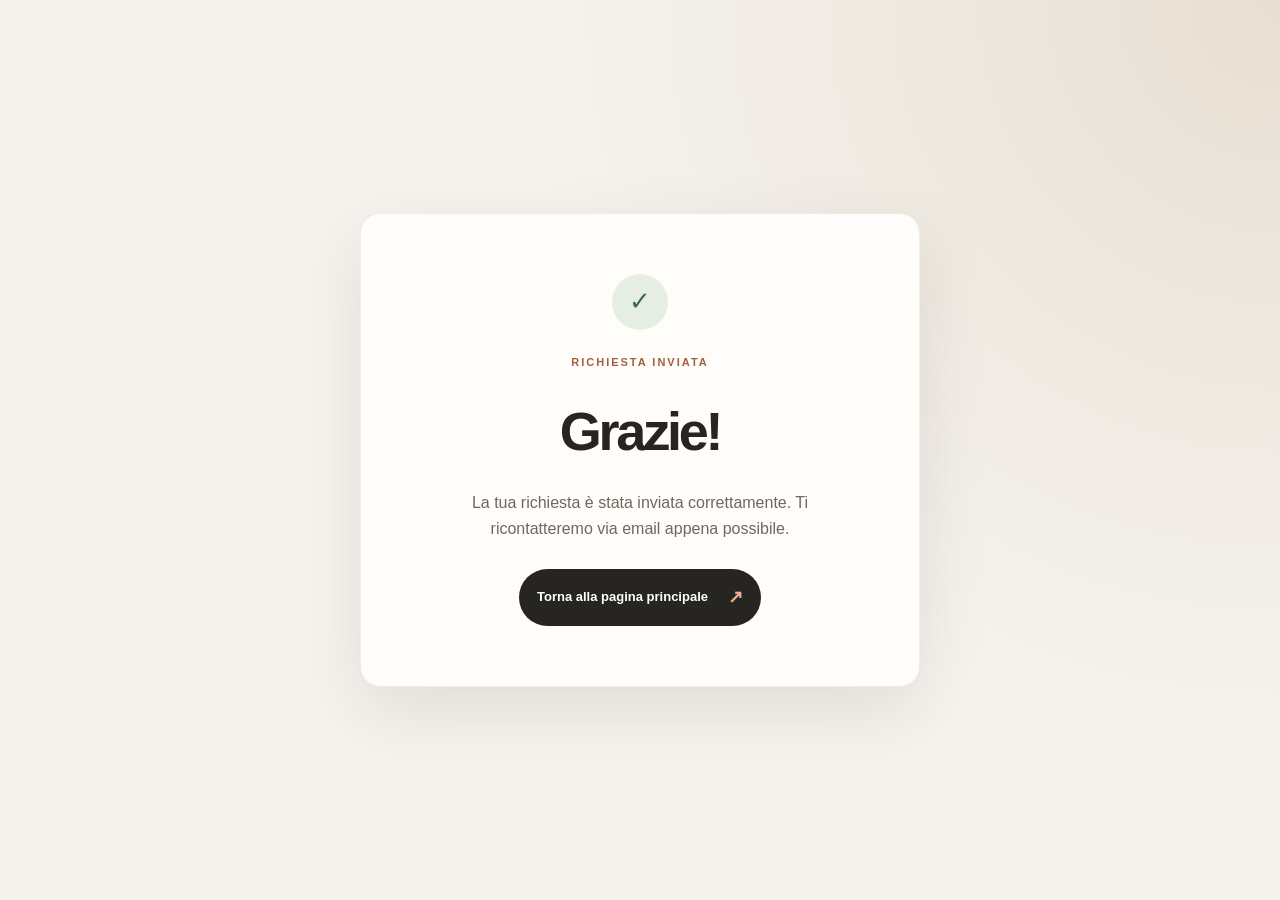
==== grazie.html @ a7e9bd8b "1 prova" ====
<!DOCTYPE html>
<html lang="it">
<head>
  <meta charset="UTF-8">
  <meta name="viewport" content="width=device-width, initial-scale=1">
  <title>Grazie — InfinityCase</title>
  <link rel="stylesheet" href="styles.css">
</head>
<body class="thank-you">
  <main>
    <div class="thank-you-mark" aria-hidden="true">✓</div>
    <p class="eyebrow">Richiesta inviata</p>
    <h1>Grazie!</h1>
    <p>La tua richiesta è stata inviata correttamente. Ti ricontatteremo via email appena possibile.</p>
    <a class="primary-link" href="index.html">Torna alla pagina principale <span aria-hidden="true">↗</span></a>
  </main>
</body>
</html>
---- styles.css ----
:root {
  color-scheme: light;
  --paper: #f5f3ee;
  --surface: #fffdf9;
  --ink: #272521;
  --muted: #6e685f;
  --line: #ded8ce;
  --sand: #e8dfd3;
  --accent: #a45f3d;
  --accent-dark: #80462e;
}
* { box-sizing: border-box; margin: 0; padding: 0; }
html { scroll-behavior: smooth; }
section[id] { scroll-margin-top: 96px; }
body {
  margin: 0; background: var(--paper); color: var(--ink);
  font-family: Inter, "Segoe UI", Arial, sans-serif; line-height: 1.6;
}
a { color: inherit; text-decoration: none; }
a:focus-visible, button:focus-visible, input:focus-visible, select:focus-visible {
  outline: 3px solid rgba(164,95,61,.38); outline-offset: 3px;
}
.site-header {
  position: sticky; top: 0; z-index: 10;
  border-bottom: 1px solid rgba(39,37,33,.08);
  background: rgba(245,243,238,.94); backdrop-filter: blur(14px);
}
.header-inner {
  max-width: 1280px; height: 78px; margin: auto; padding: 0 32px;
  display: flex; align-items: center; justify-content: space-between;
}
.brand { display: inline-flex; align-items: center; gap: 10px; font-size: 13px; font-weight: 800; letter-spacing: 2px; }
.brand-mark {
  width: 30px; height: 30px; display: grid; place-items: center;
  border-radius: 9px; background: var(--ink); color: var(--paper);
  font-family: Georgia, serif; font-size: 18px; font-weight: 700; letter-spacing: 0;
}
.main-nav { display: flex; align-items: center; gap: 32px; font-size: 13px; font-weight: 650; }
.main-nav > a:first-child { color: var(--muted); transition: color .2s; }
.main-nav > a:first-child:hover { color: var(--accent); }
.nav-cta {
  display: inline-flex; align-items: center; gap: 12px; padding: 11px 16px;
  border-radius: 999px; background: var(--ink); color: white;
  transition: background .2s, transform .2s;
}
.nav-cta span { color: #e6b28f; font-size: 16px; }
.nav-cta:hover { background: var(--accent-dark); transform: translateY(-1px); }

.hero-image {
  display: block; width: 100%; max-height: 680px;
  object-fit: cover; object-position: center;
}
.hero { max-width: 1280px; margin: auto; padding: 82px 32px 70px; }
.hero-grid { display: grid; grid-template-columns: 1.1fr .9fr; gap: 64px 8%; align-items: center; }
.eyebrow {
  display: flex; align-items: center; gap: 9px; color: var(--accent);
  font-size: 11px; font-weight: 750; letter-spacing: 2px; text-transform: uppercase;
}
.eyebrow-dot { width: 7px; height: 7px; border-radius: 50%; background: var(--accent); }
.hero h1 {
  margin-top: 24px; font-size: clamp(52px, 7vw, 88px); font-weight: 600;
  line-height: .98; letter-spacing: -.065em;
}
.hero h1 span { color: var(--accent); font-family: Georgia, "Times New Roman", serif; font-weight: 400; font-style: italic; }
.hero-details { align-self: end; padding: 0 0 8px; }
.intro { max-width: 510px; color: var(--muted); font-size: 18px; line-height: 1.75; }
.primary-link {
  display: inline-flex; align-items: center; gap: 20px; margin-top: 25px;
  padding: 14px 18px; border-radius: 999px; background: var(--ink); color: white;
  font-size: 13px; font-weight: 700; transition: background .2s, transform .2s;
}
.primary-link span { color: #e6b28f; font-size: 18px; }
.primary-link:hover { background: var(--accent-dark); transform: translateY(-2px); }
.feature-list {
  grid-column: 1 / -1; display: grid; grid-template-columns: repeat(3, 1fr);
  margin: 8px 0 0; padding: 22px 0; list-style: none;
  border-top: 1px solid var(--line); border-bottom: 1px solid var(--line);
}
.feature-list li { display: flex; align-items: center; gap: 14px; font-size: 14px; font-weight: 650; }
.feature-list li + li { padding-left: 24px; border-left: 1px solid var(--line); }
.feature-list li span { color: var(--accent); font-size: 11px; font-weight: 750; letter-spacing: 1px; }

.project-note { padding: 82px 32px; background: var(--sand); }
.project-note-content {
  max-width: 1216px; margin: auto; display: grid;
  grid-template-columns: 1fr 1fr; gap: 72px; align-items: center;
}
.project-heading h2 {
  margin-top: 20px; font-size: clamp(40px, 5vw, 60px);
  line-height: 1; letter-spacing: -.055em; font-weight: 600;
}
.project-description { max-width: 540px; color: var(--muted); font-size: 17px; }
.project-description p + p { margin-top: 18px; }
.availability-note { padding-top: 18px; border-top: 1px solid rgba(39,37,33,.16); }

.request { padding: 100px 32px; background: #eeeae3; }
.request-inner {
  max-width: 1216px; margin: auto; display: grid;
  grid-template-columns: .9fr 1.1fr; gap: 80px; align-items: center;
}
.request-copy h2 { max-width: 500px; margin: 20px 0; font-size: clamp(38px, 4.5vw, 56px); line-height: 1.02; letter-spacing: -.05em; }
.request-copy > p:not(.eyebrow):not(.request-assurance) { max-width: 430px; color: var(--muted); font-size: 17px; }
.request-assurance { max-width: 430px; margin-top: 28px; padding-left: 16px; border-left: 2px solid var(--accent); color: var(--muted); font-size: 13px; }
.form-wrap {
  width: 100%; max-width: 590px; justify-self: end; padding: 42px;
  border: 1px solid rgba(39,37,33,.07); border-radius: 18px;
  background: var(--surface); box-shadow: 0 22px 60px rgba(54,44,32,.08);
}
.form-wrap h2 { font-size: 29px; letter-spacing: -.04em; }
.form-intro { margin: 8px 0 28px; color: var(--muted); font-size: 14px; }
.field { margin-bottom: 18px; }
label { display: block; margin-bottom: 7px; font-size: 12px; font-weight: 700; }
input, select {
  width: 100%; padding: 14px; border: 1px solid var(--line); border-radius: 8px;
  background: #fbfaf7; color: var(--ink); font: inherit; font-size: 14px;
  outline: none; transition: border-color .2s, box-shadow .2s;
}
input:focus, select:focus { border-color: var(--accent); box-shadow: 0 0 0 3px rgba(164,95,61,.12); }
button {
  width: 100%; display: flex; justify-content: center; align-items: center; gap: 12px;
  padding: 16px; border: 0; border-radius: 8px; background: var(--accent);
  color: white; font: inherit; font-size: 12px; font-weight: 750; letter-spacing: 1px;
  cursor: pointer; transition: background .2s, transform .2s;
}
button span { font-size: 16px; }
button:hover { background: var(--accent-dark); transform: translateY(-2px); }
.privacy { margin-top: 16px; color: #51483e; font-size: 13px; font-weight: 700; text-align: center; }

.site-footer {
  min-height: 90px; max-width: 1280px; margin: auto; padding: 22px 32px;
  display: flex; align-items: center; justify-content: space-between; gap: 20px;
}
.site-footer p, .back-to-top { color: var(--muted); font-size: 12px; }
.footer-brand { font-size: 11px; }
.footer-brand .brand-mark { width: 25px; height: 25px; border-radius: 7px; font-size: 15px; }
.back-to-top { transition: color .2s; }
.back-to-top:hover { color: var(--accent); }

.motion-reveal {
  opacity: 0; transform: translateY(24px);
  transition: opacity .75s ease, transform .75s ease;
}
.motion-reveal.is-visible { opacity: 1; transform: translateY(0); }
.hero-heading > .motion-reveal:nth-child(1) { transition-delay: .1s; }
.hero-heading > .motion-reveal:nth-child(2) { transition-delay: .22s; }
.hero-details > .motion-reveal:nth-child(2) { transition-delay: .14s; }

@media (max-width: 900px) {
  .hero { padding: 64px 28px 56px; }
  .hero-grid { grid-template-columns: 1fr; gap: 28px; }
  .hero-details { max-width: 600px; }
  .feature-list { margin-top: 12px; }
  .project-note-content { gap: 40px; }
  .request-inner { grid-template-columns: 1fr; gap: 42px; }
  .form-wrap { justify-self: start; max-width: 680px; }
}
@media (max-width: 600px) {
  .header-inner { height: 68px; padding: 0 18px; }
  .brand { gap: 8px; font-size: 11px; letter-spacing: 1.5px; }
  .brand-mark { width: 27px; height: 27px; }
  .main-nav { gap: 12px; font-size: 12px; }
  .main-nav > a:first-child { display: none; }
  .nav-cta { gap: 7px; padding: 10px 12px; }
  .hero-image { max-height: 440px; }
  .hero { padding: 48px 20px 44px; }
  .hero-grid { gap: 26px; }
  .hero h1 { margin-top: 18px; font-size: clamp(46px, 13vw, 68px); }
  .intro { font-size: 16px; }
  .feature-list { gap: 10px; padding: 18px 0; }
  .feature-list li { display: block; font-size: 12px; line-height: 1.4; }
  .feature-list li span { display: block; margin-bottom: 5px; }
  .feature-list li + li { padding-left: 10px; }
  .project-note { padding: 58px 20px; }
  .project-note-content { grid-template-columns: 1fr; gap: 25px; }
  .project-heading h2 { margin-top: 14px; font-size: 42px; }
  .project-description { font-size: 15px; }
  .request { padding: 68px 20px; }
  .request-inner { gap: 32px; }
  .request-copy h2 { font-size: 40px; }
  .form-wrap { padding: 28px 22px; border-radius: 14px; }
  .form-wrap h2 { font-size: 25px; }
  .site-footer { padding: 24px 20px; flex-wrap: wrap; }
  .site-footer p { order: 1; width: 100%; }
}

@media (prefers-reduced-motion: reduce) {
  *, *::before, *::after {
    animation: none !important;
    scroll-behavior: auto !important;
    transition: none !important;
  }
  .motion-reveal { opacity: 1; transform: none; }
}

.thank-you {
  min-height: 100vh; display: grid; place-items: center; padding: 24px;
  background: radial-gradient(circle at top right, #e8dfd3, var(--paper) 48%);
}
.thank-you main {
  width: min(100%, 560px); padding: 60px; border: 1px solid rgba(39,37,33,.08);
  border-radius: 20px; background: var(--surface); text-align: center;
  box-shadow: 0 24px 70px rgba(54,44,32,.1);
}
.thank-you-mark {
  width: 56px; height: 56px; margin: 0 auto 24px; display: grid; place-items: center;
  border-radius: 50%; background: #e6eee4; color: #3e6b46; font-size: 26px;
}
.thank-you .eyebrow { justify-content: center; }
.thank-you h1 { margin: 16px 0; font-size: 54px; letter-spacing: -.06em; }
.thank-you main > p:not(.eyebrow) { margin-top: 16px; color: var(--muted); }
.thank-you .primary-link { margin-top: 28px; }
@media (max-width: 600px) {
  .thank-you main { padding: 42px 25px; }
}
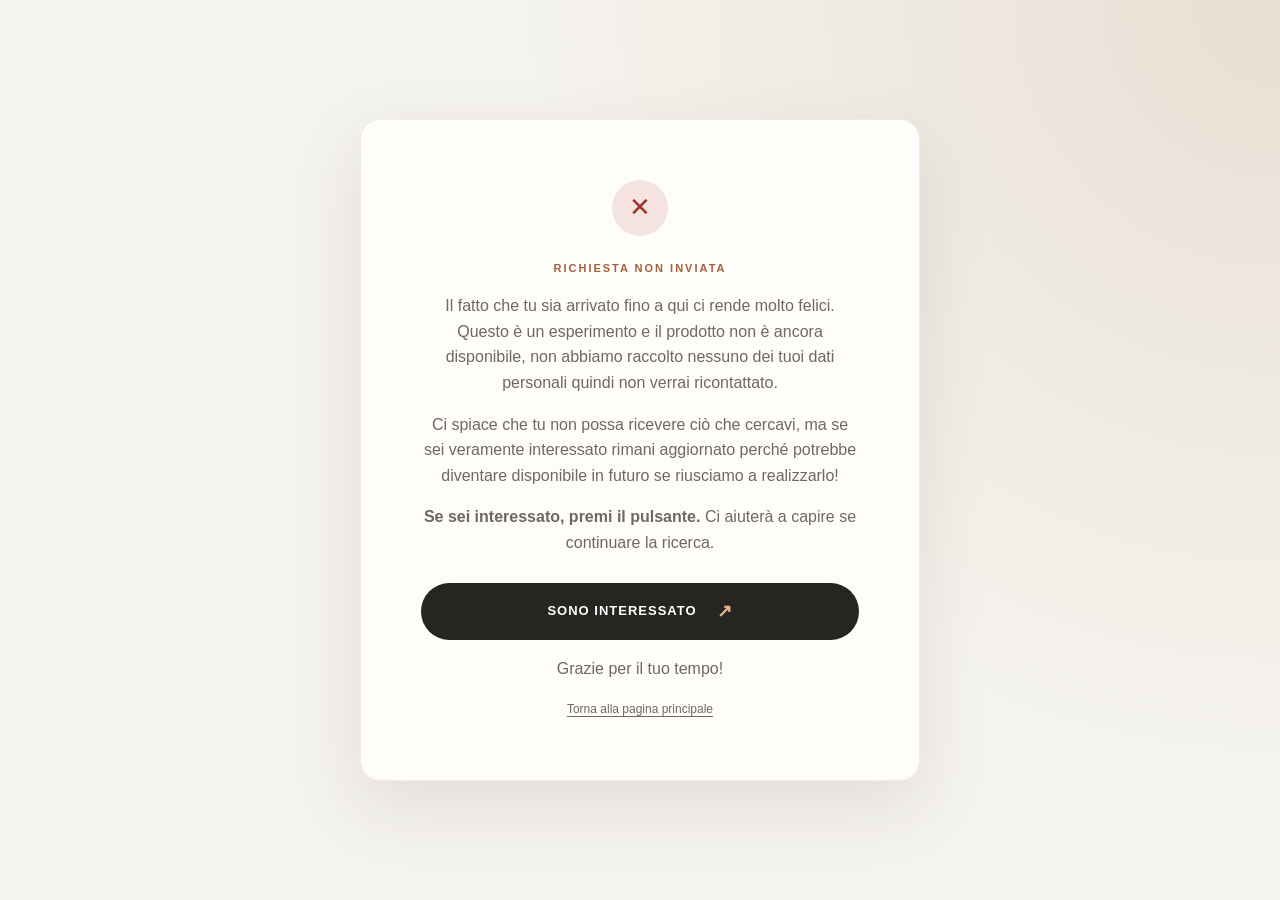
==== commit c195d7e2: "aggiunti modelli cover. modificata page grazie" ====
--- a/grazie.html
+++ b/grazie.html
@@ -3,16 +3,42 @@
 <head>
   <meta charset="UTF-8">
   <meta name="viewport" content="width=device-width, initial-scale=1">
-  <title>Grazie — InfinityCase</title>
+  <title>Richiesta non inviata — InfinityCase</title>
   <link rel="stylesheet" href="styles.css">
 </head>
 <body class="thank-you">
   <main>
-    <div class="thank-you-mark" aria-hidden="true">✓</div>
-    <p class="eyebrow">Richiesta inviata</p>
-    <h1>Grazie!</h1>
-    <p>La tua richiesta è stata inviata correttamente. Ti ricontatteremo via email appena possibile.</p>
-    <a class="primary-link" href="index.html">Torna alla pagina principale <span aria-hidden="true">↗</span></a>
+    <div class="thank-you-mark" aria-hidden="true">✕</div>
+    <p class="eyebrow">Richiesta non inviata</p>
+    <p>Il fatto che tu sia arrivato fino a qui ci rende molto felici. Questo è un esperimento e il prodotto non è ancora disponibile, non abbiamo raccolto nessuno dei tuoi dati personali quindi non verrai ricontattato.</p>
+    <p>Ci spiace che tu non possa ricevere ciò che cercavi, ma se sei veramente interessato rimani aggiornato perché potrebbe diventare disponibile in futuro se riusciamo a realizzarlo!</p>
+
+    <p id="interesse-descrizione"><strong>Se sei interessato, premi il pulsante.</strong> Ci aiuterà a capire se continuare la ricerca.</p>
+    <form id="interesse-form" name="segnalazione-interesse" method="POST"
+          data-netlify="true" action="grazie.html?interesse=inviato">
+      <input type="hidden" name="form-name" value="segnalazione-interesse">
+      <input type="hidden" name="interesse" value="si">
+      <input type="hidden" name="versione" id="versione-scelta" value="Non specificato">
+      <button class="primary-link" type="submit">SONO INTERESSATO <span aria-hidden="true">↗</span></button>
+    </form>
+    <p id="interesse-confermato" role="status" hidden>Grazie, abbiamo registrato il tuo interesse.</p>
+
+
+     <p>Grazie per il tuo tempo!</p>
+    <a class="thank-you-back" href="index.html">Torna alla pagina principale</a>
+  
   </main>
+  <script>
+    const modello = sessionStorage.getItem('versione_scelta');
+    if (modello) {
+      document.getElementById('versione-scelta').value = modello;
+    }
+
+    if (new URLSearchParams(window.location.search).get('interesse') === 'inviato') {
+      document.getElementById('interesse-form').hidden = true;
+      document.getElementById('interesse-descrizione').hidden = true;
+      document.getElementById('interesse-confermato').hidden = false;
+    }
+  </script>
 </body>
 </html>
--- a/styles.css
+++ b/styles.css
@@ -47,8 +47,7 @@
 .nav-cta:hover { background: var(--accent-dark); transform: translateY(-1px); }
 
 .hero-image {
-  display: block; width: 100%; max-height: 680px;
-  object-fit: cover; object-position: center;
+  display: block; width: 100%; height: auto;
 }
 .hero { max-width: 1280px; margin: auto; padding: 82px 32px 70px; }
 .hero-grid { display: grid; grid-template-columns: 1.1fr .9fr; gap: 64px 8%; align-items: center; }
@@ -161,7 +160,6 @@
   .main-nav { gap: 12px; font-size: 12px; }
   .main-nav > a:first-child { display: none; }
   .nav-cta { gap: 7px; padding: 10px 12px; }
-  .hero-image { max-height: 440px; }
   .hero { padding: 48px 20px 44px; }
   .hero-grid { gap: 26px; }
   .hero h1 { margin-top: 18px; font-size: clamp(46px, 13vw, 68px); }
@@ -203,12 +201,16 @@
 }
 .thank-you-mark {
   width: 56px; height: 56px; margin: 0 auto 24px; display: grid; place-items: center;
-  border-radius: 50%; background: #e6eee4; color: #3e6b46; font-size: 26px;
+  border-radius: 50%; background: #f4e3e1; color: #9d332b; font-size: 26px;
 }
 .thank-you .eyebrow { justify-content: center; }
-.thank-you h1 { margin: 16px 0; font-size: 54px; letter-spacing: -.06em; }
 .thank-you main > p:not(.eyebrow) { margin-top: 16px; color: var(--muted); }
 .thank-you .primary-link { margin-top: 28px; }
+.thank-you-back {
+  display: inline-block; margin-top: 18px; color: var(--muted);
+  font-size: 12px; text-decoration: underline; text-underline-offset: 3px;
+}
+.thank-you-back:hover { color: var(--accent); }
 @media (max-width: 600px) {
   .thank-you main { padding: 42px 25px; }
 }
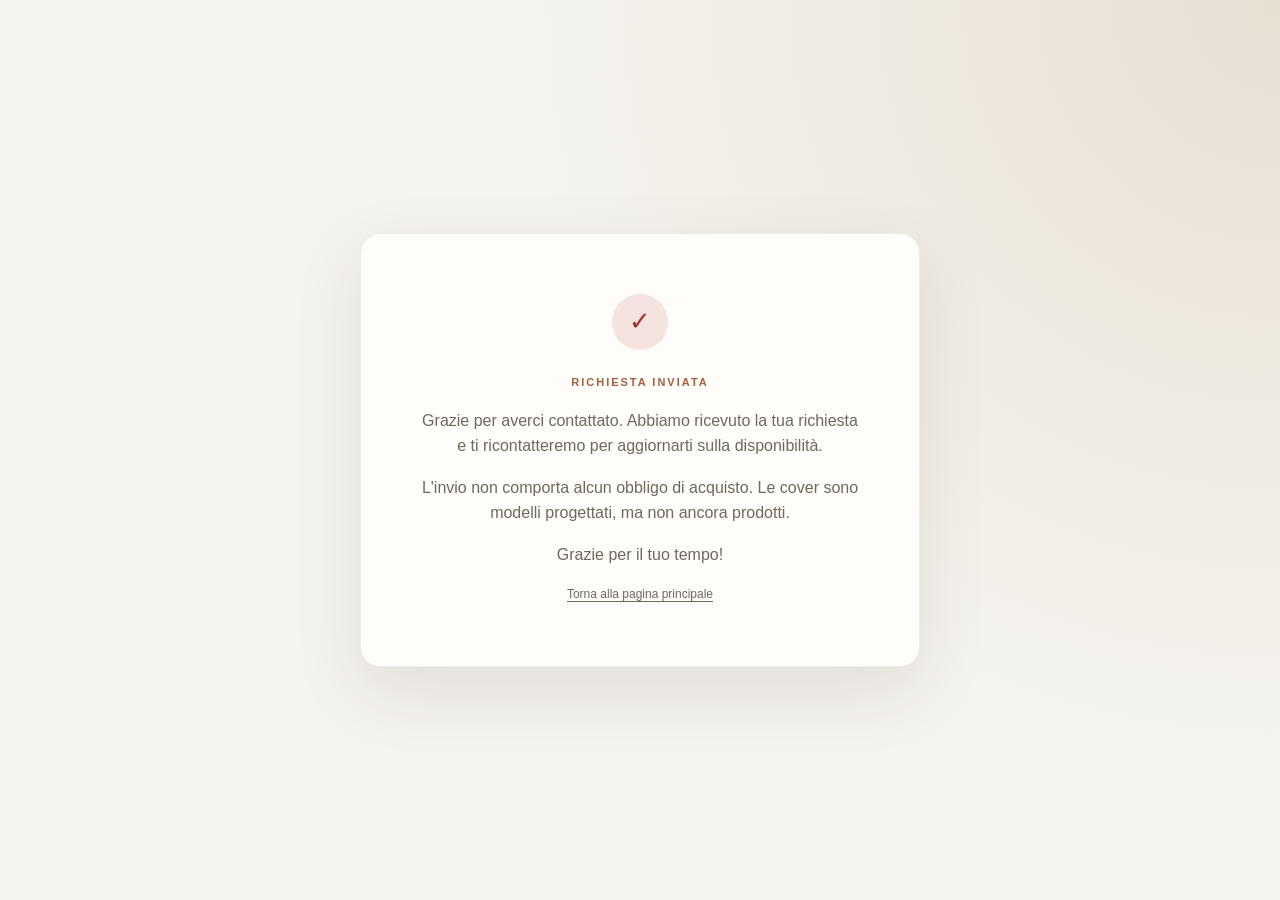
==== commit 0379d60a: "aggiunta vetrina con metodo pagamento" ====
--- a/grazie.html
+++ b/grazie.html
@@ -3,42 +3,18 @@
 <head>
   <meta charset="UTF-8">
   <meta name="viewport" content="width=device-width, initial-scale=1">
-  <title>Richiesta non inviata — InfinityCase</title>
+  <title>Richiesta inviata — InfinityCase</title>
   <link rel="stylesheet" href="styles.css">
 </head>
 <body class="thank-you">
   <main>
-    <div class="thank-you-mark" aria-hidden="true">✕</div>
-    <p class="eyebrow">Richiesta non inviata</p>
-    <p>Il fatto che tu sia arrivato fino a qui ci rende molto felici. Questo è un esperimento e il prodotto non è ancora disponibile, non abbiamo raccolto nessuno dei tuoi dati personali quindi non verrai ricontattato.</p>
-    <p>Ci spiace che tu non possa ricevere ciò che cercavi, ma se sei veramente interessato rimani aggiornato perché potrebbe diventare disponibile in futuro se riusciamo a realizzarlo!</p>
-
-    <p id="interesse-descrizione"><strong>Se sei interessato, premi il pulsante.</strong> Ci aiuterà a capire se continuare la ricerca.</p>
-    <form id="interesse-form" name="segnalazione-interesse" method="POST"
-          data-netlify="true" action="grazie.html?interesse=inviato">
-      <input type="hidden" name="form-name" value="segnalazione-interesse">
-      <input type="hidden" name="interesse" value="si">
-      <input type="hidden" name="versione" id="versione-scelta" value="Non specificato">
-      <button class="primary-link" type="submit">SONO INTERESSATO <span aria-hidden="true">↗</span></button>
-    </form>
-    <p id="interesse-confermato" role="status" hidden>Grazie, abbiamo registrato il tuo interesse.</p>
-
-
-     <p>Grazie per il tuo tempo!</p>
+    <div class="thank-you-mark" aria-hidden="true">✓</div>
+    <p class="eyebrow">Richiesta inviata</p>
+    <p>Grazie per averci contattato. Abbiamo ricevuto la tua richiesta e ti ricontatteremo per aggiornarti sulla disponibilità.</p>
+    <p>L'invio non comporta alcun obbligo di acquisto. Le cover sono modelli progettati, ma non ancora prodotti.</p>
+    <p>Grazie per il tuo tempo!</p>
     <a class="thank-you-back" href="index.html">Torna alla pagina principale</a>
   
   </main>
-  <script>
-    const modello = sessionStorage.getItem('versione_scelta');
-    if (modello) {
-      document.getElementById('versione-scelta').value = modello;
-    }
-
-    if (new URLSearchParams(window.location.search).get('interesse') === 'inviato') {
-      document.getElementById('interesse-form').hidden = true;
-      document.getElementById('interesse-descrizione').hidden = true;
-      document.getElementById('interesse-confermato').hidden = false;
-    }
-  </script>
 </body>
 </html>
--- a/styles.css
+++ b/styles.css
@@ -214,3 +214,189 @@
 @media (max-width: 600px) {
   .thank-you main { padding: 42px 25px; }
 }
+
+.cover-preview { padding: 92px 32px 100px; background: var(--surface); }
+.cover-preview-inner, .catalog, .cover-store-hero {
+  max-width: 1216px; margin: auto;
+}
+.cover-preview-heading, .catalog-heading {
+  display: flex; align-items: end; justify-content: space-between; gap: 48px;
+}
+.cover-preview-heading h2, .catalog-heading h2 {
+  margin-top: 16px; font-size: clamp(38px, 5vw, 58px);
+  line-height: 1.02; letter-spacing: -.055em; font-weight: 600;
+}
+.cover-preview-heading > p {
+  max-width: 400px; padding-bottom: 5px; color: var(--muted); font-size: 15px;
+}
+.cover-preview-grid {
+  display: grid; grid-template-columns: repeat(3, 1fr); gap: 20px; margin-top: 40px;
+}
+.cover-preview-card {
+  position: relative; display: block; min-width: 0; overflow: hidden;
+  border-radius: 12px; background: var(--sand);
+}
+.cover-preview-card img {
+  display: block; width: 100%; aspect-ratio: 1.15; object-fit: cover;
+  transition: transform .45s;
+}
+.cover-preview-card:hover img { transform: scale(1.035); }
+.cover-preview-label {
+  display: grid; gap: 4px; padding: 15px 16px; background: var(--surface);
+  font-size: 13px; font-weight: 700;
+}
+.cover-preview-label strong { color: var(--accent); font-size: 14px; }
+.cover-preview-availability, .catalog-more {
+  margin-top: 28px; padding: 20px 22px; border: 1px solid var(--line);
+  border-radius: 10px; background: #fbfaf7;
+}
+.cover-preview-availability p, .catalog-more p {
+  color: var(--muted); font-size: 14px;
+}
+.text-link {
+  display: inline-flex; align-items: center; gap: 8px; margin-top: 8px;
+  color: var(--accent-dark); font-size: 13px; font-weight: 750;
+  text-decoration: underline; text-underline-offset: 3px;
+}
+.text-link:hover { color: var(--ink); }
+.cover-preview > .primary-link, .cover-preview-inner > .primary-link { margin-top: 28px; }
+
+.cover-store { min-height: calc(100vh - 168px); }
+.cover-store-hero {
+  padding: 82px 32px 70px; text-align: center;
+}
+.cover-store-hero .eyebrow { justify-content: center; }
+.cover-store-hero h1 {
+  margin-top: 22px; font-size: clamp(52px, 7vw, 84px); font-weight: 600;
+  line-height: .98; letter-spacing: -.065em;
+}
+.cover-store-hero h1 span {
+  color: var(--accent); font-family: Georgia, "Times New Roman", serif;
+  font-weight: 400; font-style: italic;
+}
+.cover-store-hero > p:not(.eyebrow) {
+  max-width: 640px; margin: 22px auto 0; color: var(--muted); font-size: 17px;
+}
+.store-price-summary {
+  display: flex; align-items: center; justify-content: center; flex-wrap: wrap;
+  gap: 8px 18px; margin: 20px auto 0; padding: 14px 18px;
+  border: 1px solid var(--line); border-radius: 10px; background: var(--surface);
+}
+.store-price-summary { width: fit-content; }
+.store-price-summary strong {
+  color: var(--accent-dark); font-size: 16px;
+}
+.store-price-summary span {
+  color: var(--muted); font-size: 13px;
+}
+.cover-store-hero > .store-alt-model {
+  max-width: 720px; margin: 20px auto 0; font-size: 14px;
+}
+.store-alt-model .text-link { margin: 0 0 0 4px; }
+.cover-store-back {
+  display: inline-block; margin-top: 20px; color: var(--muted);
+  font-size: 12px; text-decoration: underline; text-underline-offset: 4px;
+}
+.cover-store-back:hover { color: var(--accent); }
+.catalog { padding: 28px 32px 96px; }
+.results-count { color: var(--muted); font-size: 13px; }
+.catalog-filters {
+  display: grid; grid-template-columns: repeat(2, minmax(0, 1fr));
+  gap: 18px; margin: 34px 0 30px; padding: 22px;
+  border: 1px solid var(--line); border-radius: 12px; background: var(--surface);
+}
+.filter-field label { margin-bottom: 8px; }
+.filter-field select { background: #fbfaf7; }
+.cover-grid { display: grid; grid-template-columns: repeat(4, minmax(0, 1fr)); gap: 20px; }
+.cover-card {
+  min-width: 0; overflow: hidden; border: 1px solid rgba(39,37,33,.08);
+  border-radius: 12px; background: var(--surface); scroll-margin-top: 110px;
+  cursor: pointer; transition: border-color .2s, transform .2s, box-shadow .2s;
+}
+.cover-card:hover { transform: translateY(-3px); border-color: rgba(164,95,61,.45); box-shadow: 0 12px 30px rgba(54,44,32,.08); }
+.cover-card:focus-visible { outline: 3px solid rgba(164,95,61,.38); outline-offset: 3px; }
+.cover-card[hidden] { display: none !important; }
+.cover-card-content { display: block; }
+.cover-image-wrap { position: relative; display: block; overflow: hidden; background: var(--sand); }
+.cover-image-wrap img {
+  display: block; width: 100%; aspect-ratio: 1 / 1; object-fit: cover;
+  transition: transform .4s;
+}
+.cover-card-copy { display: grid; gap: 5px; padding: 16px; }
+.cover-card-title { font-size: 16px; font-weight: 700; }
+.cover-card-meta { color: var(--muted); font-size: 12px; }
+.cover-card-price { display: grid; gap: 2px; margin-top: 9px; }
+.cover-card-price strong { color: var(--accent-dark); font-size: 14px; font-weight: 800; }
+.catalog-empty { padding: 36px 0; color: var(--muted); text-align: center; }
+.catalog-more { margin-top: 30px; }
+
+.cover-dialog {
+  width: min(100% - 32px, 620px); max-height: min(90vh, 820px); margin: auto;
+  padding: 34px; overflow-y: auto; border: 1px solid var(--line); border-radius: 18px;
+  background: var(--surface); color: var(--ink); box-shadow: 0 24px 80px rgba(39,37,33,.25);
+}
+.cover-dialog::backdrop { background: rgba(39,37,33,.58); backdrop-filter: blur(3px); }
+.cover-dialog-header { display: flex; justify-content: space-between; gap: 20px; align-items: flex-start; }
+.cover-dialog-header h2 { margin-top: 10px; font-size: clamp(25px, 5vw, 34px); line-height: 1.1; letter-spacing: -.04em; }
+.cover-dialog-selection { margin-top: 8px; color: var(--accent-dark); font-size: 13px; font-weight: 700; }
+.cover-dialog .form-intro { margin: 18px 0 22px; }
+.cover-dialog-close {
+  width: 38px; height: 38px; flex: 0 0 38px; padding: 0; border: 1px solid var(--line);
+  border-radius: 50%; background: transparent; color: var(--ink); font-size: 25px; line-height: 1;
+  letter-spacing: 0;
+}
+.cover-dialog-close:hover { background: var(--sand); color: var(--ink); transform: none; }
+.cover-dialog-fields { display: grid; grid-template-columns: repeat(2, minmax(0, 1fr)); gap: 0 16px; }
+.cover-dialog .field { margin-bottom: 14px; }
+.cover-dialog .field input { min-width: 0; }
+.cover-dialog-demo {
+  margin: 0 0 20px; padding: 12px 14px; border-left: 3px solid var(--accent);
+  background: #f5eee7; color: #51483e; font-size: 12px;
+}
+.cover-payment-fields {
+  grid-column: 1 / -1; margin: 4px 0 18px; padding: 18px;
+  border: 1px solid var(--line); border-radius: 10px; background: #fbfaf7;
+}
+.cover-payment-title { margin-bottom: 14px; font-size: 13px; font-weight: 750; }
+.cover-field-help { display: block; margin-top: 6px; color: var(--muted); font-size: 11px; }
+.cover-payment-row { display: grid; grid-template-columns: repeat(2, minmax(0, 1fr)); gap: 16px; }
+.cover-payment-row .field { margin-bottom: 0; }
+.cover-dialog-confirmation { margin-top: 16px; color: var(--accent-dark); font-size: 13px; font-weight: 700; text-align: center; }
+
+@media (max-width: 900px) {
+  .cover-grid { grid-template-columns: repeat(2, minmax(0, 1fr)); }
+  .cover-preview-heading { align-items: start; flex-direction: column; gap: 18px; }
+}
+@media (max-width: 600px) {
+  .header-inner { height: auto; padding: 12px 18px; flex-wrap: wrap; row-gap: 8px; }
+  .main-nav { gap: 10px; font-size: 11px; }
+  .main-nav { width: 100%; justify-content: flex-end; }
+  .main-nav > a:first-child { display: none; }
+  .main-nav > a:nth-child(2):not(.nav-cta) { font-size: 11px; }
+  .cover-preview { padding: 62px 20px 68px; }
+  .cover-preview-heading { gap: 16px; }
+  .cover-preview-heading h2, .catalog-heading h2 { font-size: 40px; }
+  .cover-preview-grid { grid-template-columns: 1fr; gap: 14px; margin-top: 28px; }
+  .cover-preview-card { display: grid; grid-template-columns: 120px 1fr; align-items: center; }
+  .cover-preview-card img { height: 110px; aspect-ratio: auto; }
+  .cover-preview-label { padding: 12px; }
+  .cover-preview-availability, .catalog-more { padding: 16px; }
+  .cover-store-hero { padding: 56px 20px 42px; }
+  .cover-store-hero h1 { font-size: clamp(46px, 13vw, 66px); }
+  .cover-store-hero > p:not(.eyebrow) { font-size: 15px; }
+  .cover-store-hero > .store-alt-model { font-size: 13px; }
+  .store-price-summary { gap: 5px 12px; padding: 12px; }
+  .store-price-summary strong { font-size: 14px; }
+  .store-price-summary span { font-size: 12px; }
+  .catalog { padding: 24px 20px 64px; }
+  .catalog-heading { align-items: start; flex-direction: column; gap: 10px; }
+  .catalog-filters { grid-template-columns: 1fr; gap: 14px; margin: 24px 0 20px; padding: 16px; }
+  .cover-grid { gap: 12px; }
+  .cover-card-copy { padding: 12px; }
+  .cover-card-title { font-size: 14px; }
+  .cover-card-meta { font-size: 10px; }
+  .cover-dialog { padding: 26px 20px; }
+  .cover-dialog-fields { grid-template-columns: 1fr; }
+  .cover-payment-row { gap: 12px; }
+  .cover-payment-fields { padding: 14px; }
+}
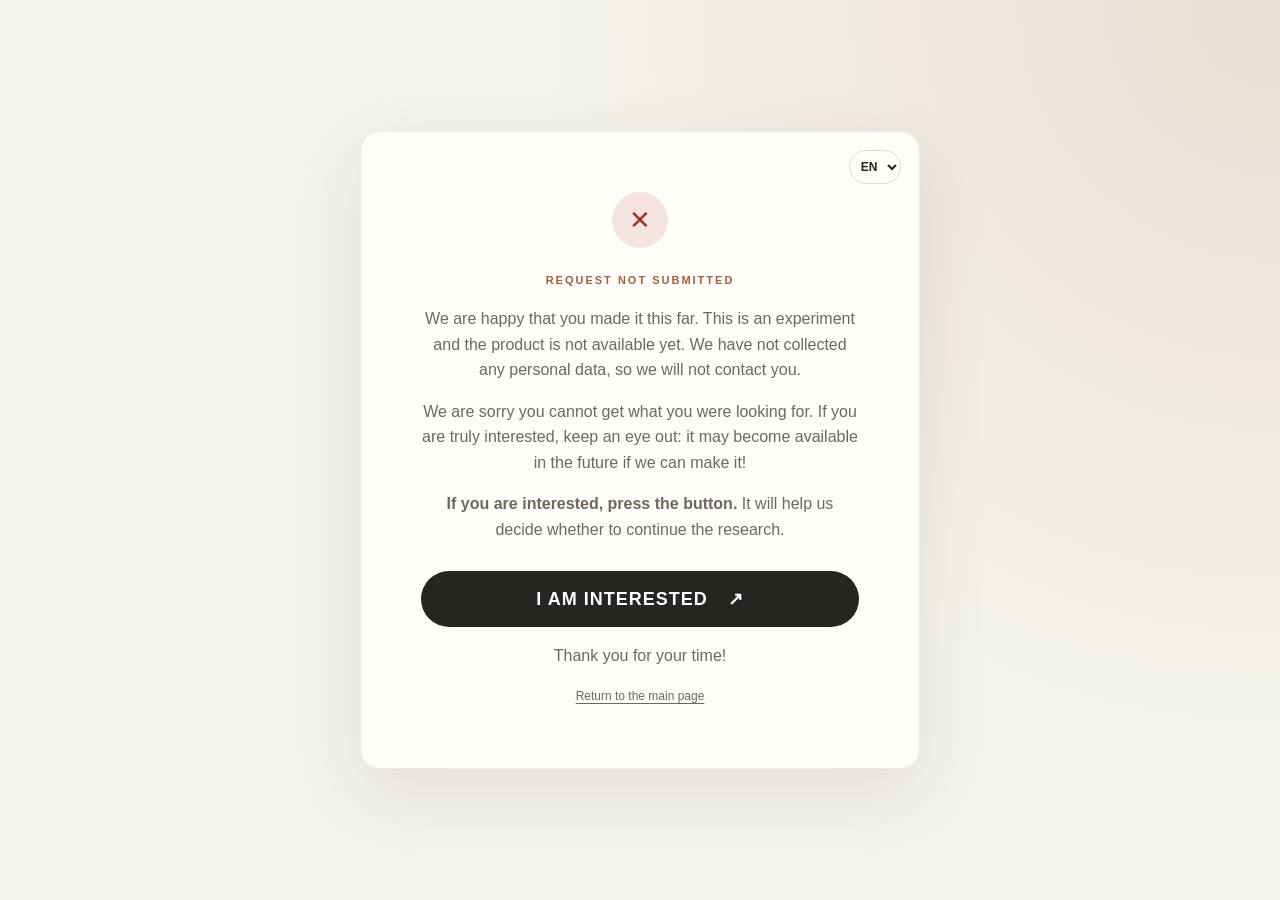
==== commit 6867e07f: "x Online version 17 11 26" ====
--- a/grazie.html
+++ b/grazie.html
@@ -3,18 +3,50 @@
 <head>
   <meta charset="UTF-8">
   <meta name="viewport" content="width=device-width, initial-scale=1">
-  <title>Richiesta inviata — InfinityCase</title>
+  <title data-i18n="thank_title">Richiesta non inviata — InfinityCase</title>
   <link rel="stylesheet" href="styles.css">
+  <script src="lang.js" defer></script>
 </head>
 <body class="thank-you">
   <main>
-    <div class="thank-you-mark" aria-hidden="true">✓</div>
-    <p class="eyebrow">Richiesta inviata</p>
-    <p>Grazie per averci contattato. Abbiamo ricevuto la tua richiesta e ti ricontatteremo per aggiornarti sulla disponibilità.</p>
-    <p>L'invio non comporta alcun obbligo di acquisto. Le cover sono modelli progettati, ma non ancora prodotti.</p>
-    <p>Grazie per il tuo tempo!</p>
-    <a class="thank-you-back" href="index.html">Torna alla pagina principale</a>
+    <label class="thank-you-language" for="lang-select">
+      <span class="visually-hidden" data-i18n="language_label">Lingua</span>
+      <select id="lang-select" aria-label="Seleziona lingua" data-i18n-aria-label="language_label">
+        <option value="it">IT</option>
+        <option value="en">EN</option>
+      </select>
+    </label>
+    <div class="thank-you-mark" aria-hidden="true">✕</div>
+    <p class="eyebrow" data-i18n="thank_eyebrow">Richiesta non inviata</p>
+    <p data-i18n="thank_p1">Il fatto che tu sia arrivato fino a qui ci rende molto felici. Questo è un esperimento e il prodotto non è ancora disponibile, non abbiamo raccolto nessuno dei tuoi dati personali quindi non verrai ricontattato.</p>
+    <p data-i18n="thank_p2">Ci spiace che tu non possa ricevere ciò che cercavi, ma se sei veramente interessato rimani aggiornato perché potrebbe diventare disponibile in futuro se riusciamo a realizzarlo!</p>
+
+    <p id="interesse-descrizione"><strong data-i18n="interest_label">Se sei interessato, premi il pulsante.</strong> <span data-i18n="interest_help">Ci aiuterà a capire se continuare la ricerca.</span></p>
+    <form id="interesse-form" name="segnalazione-interesse" method="POST"
+          data-netlify="true" action="grazie.html?interesse=inviato">
+      <input type="hidden" name="form-name" value="segnalazione-interesse">
+      <input type="hidden" name="interesse" value="si">
+      <input type="hidden" name="versione" id="versione-scelta" value="Non specificato">
+      <button class="primary-link" type="submit"><span data-i18n="interest_submit">SONO INTERESSATO</span> <span aria-hidden="true">↗</span></button>
+    </form>
+    <p id="interesse-confermato" role="status" hidden data-i18n="interest_confirmed">Grazie, abbiamo registrato il tuo interesse.</p>
+
+
+     <p data-i18n="thank_time">Grazie per il tuo tempo!</p>
+    <a class="thank-you-back" href="index.html" data-i18n="thank_back">Torna alla pagina principale</a>
   
   </main>
+  <script>
+    const modello = sessionStorage.getItem('versione_scelta');
+    if (modello) {
+      document.getElementById('versione-scelta').value = modello;
+    }
+
+    if (new URLSearchParams(window.location.search).get('interesse') === 'inviato') {
+      document.getElementById('interesse-form').hidden = true;
+      document.getElementById('interesse-descrizione').hidden = true;
+      document.getElementById('interesse-confermato').hidden = false;
+    }
+  </script>
 </body>
 </html>
--- a/styles.css
+++ b/styles.css
@@ -36,6 +36,27 @@
   font-family: Georgia, serif; font-size: 18px; font-weight: 700; letter-spacing: 0;
 }
 .main-nav { display: flex; align-items: center; gap: 32px; font-size: 13px; font-weight: 650; }
+.language-picker select {
+  width: 52px;
+  padding: 8px 6px;
+  border-radius: 999px;
+  background: var(--surface);
+  font-size: 12px;
+  font-weight: 800;
+  text-align: center;
+  cursor: pointer;
+}
+.visually-hidden {
+  position: absolute;
+  width: 1px;
+  height: 1px;
+  padding: 0;
+  margin: -1px;
+  overflow: hidden;
+  clip: rect(0, 0, 0, 0);
+  white-space: nowrap;
+  border: 0;
+}
 .main-nav > a:first-child { color: var(--muted); transition: color .2s; }
 .main-nav > a:first-child:hover { color: var(--accent); }
 .nav-cta {
@@ -43,7 +64,7 @@
   border-radius: 999px; background: var(--ink); color: white;
   transition: background .2s, transform .2s;
 }
-.nav-cta span { color: #e6b28f; font-size: 16px; }
+.nav-cta span { color: white; font-size: 16px; }
 .nav-cta:hover { background: var(--accent-dark); transform: translateY(-1px); }
 
 .hero-image {
@@ -68,7 +89,7 @@
   padding: 14px 18px; border-radius: 999px; background: var(--ink); color: white;
   font-size: 13px; font-weight: 700; transition: background .2s, transform .2s;
 }
-.primary-link span { color: #e6b28f; font-size: 18px; }
+.primary-link span { color: white; font-size: 18px; }
 .primary-link:hover { background: var(--accent-dark); transform: translateY(-2px); }
 .feature-list {
   grid-column: 1 / -1; display: grid; grid-template-columns: repeat(3, 1fr);
@@ -198,6 +219,22 @@
   width: min(100%, 560px); padding: 60px; border: 1px solid rgba(39,37,33,.08);
   border-radius: 20px; background: var(--surface); text-align: center;
   box-shadow: 0 24px 70px rgba(54,44,32,.1);
+  position: relative;
+}
+.thank-you-language {
+  position: absolute;
+  top: 18px;
+  right: 18px;
+}
+.thank-you-language select {
+  width: 52px;
+  padding: 8px 6px;
+  border-radius: 999px;
+  background: var(--surface);
+  font-size: 12px;
+  font-weight: 800;
+  text-align: center;
+  cursor: pointer;
 }
 .thank-you-mark {
   width: 56px; height: 56px; margin: 0 auto 24px; display: grid; place-items: center;
@@ -214,189 +251,3 @@
 @media (max-width: 600px) {
   .thank-you main { padding: 42px 25px; }
 }
-
-.cover-preview { padding: 92px 32px 100px; background: var(--surface); }
-.cover-preview-inner, .catalog, .cover-store-hero {
-  max-width: 1216px; margin: auto;
-}
-.cover-preview-heading, .catalog-heading {
-  display: flex; align-items: end; justify-content: space-between; gap: 48px;
-}
-.cover-preview-heading h2, .catalog-heading h2 {
-  margin-top: 16px; font-size: clamp(38px, 5vw, 58px);
-  line-height: 1.02; letter-spacing: -.055em; font-weight: 600;
-}
-.cover-preview-heading > p {
-  max-width: 400px; padding-bottom: 5px; color: var(--muted); font-size: 15px;
-}
-.cover-preview-grid {
-  display: grid; grid-template-columns: repeat(3, 1fr); gap: 20px; margin-top: 40px;
-}
-.cover-preview-card {
-  position: relative; display: block; min-width: 0; overflow: hidden;
-  border-radius: 12px; background: var(--sand);
-}
-.cover-preview-card img {
-  display: block; width: 100%; aspect-ratio: 1.15; object-fit: cover;
-  transition: transform .45s;
-}
-.cover-preview-card:hover img { transform: scale(1.035); }
-.cover-preview-label {
-  display: grid; gap: 4px; padding: 15px 16px; background: var(--surface);
-  font-size: 13px; font-weight: 700;
-}
-.cover-preview-label strong { color: var(--accent); font-size: 14px; }
-.cover-preview-availability, .catalog-more {
-  margin-top: 28px; padding: 20px 22px; border: 1px solid var(--line);
-  border-radius: 10px; background: #fbfaf7;
-}
-.cover-preview-availability p, .catalog-more p {
-  color: var(--muted); font-size: 14px;
-}
-.text-link {
-  display: inline-flex; align-items: center; gap: 8px; margin-top: 8px;
-  color: var(--accent-dark); font-size: 13px; font-weight: 750;
-  text-decoration: underline; text-underline-offset: 3px;
-}
-.text-link:hover { color: var(--ink); }
-.cover-preview > .primary-link, .cover-preview-inner > .primary-link { margin-top: 28px; }
-
-.cover-store { min-height: calc(100vh - 168px); }
-.cover-store-hero {
-  padding: 82px 32px 70px; text-align: center;
-}
-.cover-store-hero .eyebrow { justify-content: center; }
-.cover-store-hero h1 {
-  margin-top: 22px; font-size: clamp(52px, 7vw, 84px); font-weight: 600;
-  line-height: .98; letter-spacing: -.065em;
-}
-.cover-store-hero h1 span {
-  color: var(--accent); font-family: Georgia, "Times New Roman", serif;
-  font-weight: 400; font-style: italic;
-}
-.cover-store-hero > p:not(.eyebrow) {
-  max-width: 640px; margin: 22px auto 0; color: var(--muted); font-size: 17px;
-}
-.store-price-summary {
-  display: flex; align-items: center; justify-content: center; flex-wrap: wrap;
-  gap: 8px 18px; margin: 20px auto 0; padding: 14px 18px;
-  border: 1px solid var(--line); border-radius: 10px; background: var(--surface);
-}
-.store-price-summary { width: fit-content; }
-.store-price-summary strong {
-  color: var(--accent-dark); font-size: 16px;
-}
-.store-price-summary span {
-  color: var(--muted); font-size: 13px;
-}
-.cover-store-hero > .store-alt-model {
-  max-width: 720px; margin: 20px auto 0; font-size: 14px;
-}
-.store-alt-model .text-link { margin: 0 0 0 4px; }
-.cover-store-back {
-  display: inline-block; margin-top: 20px; color: var(--muted);
-  font-size: 12px; text-decoration: underline; text-underline-offset: 4px;
-}
-.cover-store-back:hover { color: var(--accent); }
-.catalog { padding: 28px 32px 96px; }
-.results-count { color: var(--muted); font-size: 13px; }
-.catalog-filters {
-  display: grid; grid-template-columns: repeat(2, minmax(0, 1fr));
-  gap: 18px; margin: 34px 0 30px; padding: 22px;
-  border: 1px solid var(--line); border-radius: 12px; background: var(--surface);
-}
-.filter-field label { margin-bottom: 8px; }
-.filter-field select { background: #fbfaf7; }
-.cover-grid { display: grid; grid-template-columns: repeat(4, minmax(0, 1fr)); gap: 20px; }
-.cover-card {
-  min-width: 0; overflow: hidden; border: 1px solid rgba(39,37,33,.08);
-  border-radius: 12px; background: var(--surface); scroll-margin-top: 110px;
-  cursor: pointer; transition: border-color .2s, transform .2s, box-shadow .2s;
-}
-.cover-card:hover { transform: translateY(-3px); border-color: rgba(164,95,61,.45); box-shadow: 0 12px 30px rgba(54,44,32,.08); }
-.cover-card:focus-visible { outline: 3px solid rgba(164,95,61,.38); outline-offset: 3px; }
-.cover-card[hidden] { display: none !important; }
-.cover-card-content { display: block; }
-.cover-image-wrap { position: relative; display: block; overflow: hidden; background: var(--sand); }
-.cover-image-wrap img {
-  display: block; width: 100%; aspect-ratio: 1 / 1; object-fit: cover;
-  transition: transform .4s;
-}
-.cover-card-copy { display: grid; gap: 5px; padding: 16px; }
-.cover-card-title { font-size: 16px; font-weight: 700; }
-.cover-card-meta { color: var(--muted); font-size: 12px; }
-.cover-card-price { display: grid; gap: 2px; margin-top: 9px; }
-.cover-card-price strong { color: var(--accent-dark); font-size: 14px; font-weight: 800; }
-.catalog-empty { padding: 36px 0; color: var(--muted); text-align: center; }
-.catalog-more { margin-top: 30px; }
-
-.cover-dialog {
-  width: min(100% - 32px, 620px); max-height: min(90vh, 820px); margin: auto;
-  padding: 34px; overflow-y: auto; border: 1px solid var(--line); border-radius: 18px;
-  background: var(--surface); color: var(--ink); box-shadow: 0 24px 80px rgba(39,37,33,.25);
-}
-.cover-dialog::backdrop { background: rgba(39,37,33,.58); backdrop-filter: blur(3px); }
-.cover-dialog-header { display: flex; justify-content: space-between; gap: 20px; align-items: flex-start; }
-.cover-dialog-header h2 { margin-top: 10px; font-size: clamp(25px, 5vw, 34px); line-height: 1.1; letter-spacing: -.04em; }
-.cover-dialog-selection { margin-top: 8px; color: var(--accent-dark); font-size: 13px; font-weight: 700; }
-.cover-dialog .form-intro { margin: 18px 0 22px; }
-.cover-dialog-close {
-  width: 38px; height: 38px; flex: 0 0 38px; padding: 0; border: 1px solid var(--line);
-  border-radius: 50%; background: transparent; color: var(--ink); font-size: 25px; line-height: 1;
-  letter-spacing: 0;
-}
-.cover-dialog-close:hover { background: var(--sand); color: var(--ink); transform: none; }
-.cover-dialog-fields { display: grid; grid-template-columns: repeat(2, minmax(0, 1fr)); gap: 0 16px; }
-.cover-dialog .field { margin-bottom: 14px; }
-.cover-dialog .field input { min-width: 0; }
-.cover-dialog-demo {
-  margin: 0 0 20px; padding: 12px 14px; border-left: 3px solid var(--accent);
-  background: #f5eee7; color: #51483e; font-size: 12px;
-}
-.cover-payment-fields {
-  grid-column: 1 / -1; margin: 4px 0 18px; padding: 18px;
-  border: 1px solid var(--line); border-radius: 10px; background: #fbfaf7;
-}
-.cover-payment-title { margin-bottom: 14px; font-size: 13px; font-weight: 750; }
-.cover-field-help { display: block; margin-top: 6px; color: var(--muted); font-size: 11px; }
-.cover-payment-row { display: grid; grid-template-columns: repeat(2, minmax(0, 1fr)); gap: 16px; }
-.cover-payment-row .field { margin-bottom: 0; }
-.cover-dialog-confirmation { margin-top: 16px; color: var(--accent-dark); font-size: 13px; font-weight: 700; text-align: center; }
-
-@media (max-width: 900px) {
-  .cover-grid { grid-template-columns: repeat(2, minmax(0, 1fr)); }
-  .cover-preview-heading { align-items: start; flex-direction: column; gap: 18px; }
-}
-@media (max-width: 600px) {
-  .header-inner { height: auto; padding: 12px 18px; flex-wrap: wrap; row-gap: 8px; }
-  .main-nav { gap: 10px; font-size: 11px; }
-  .main-nav { width: 100%; justify-content: flex-end; }
-  .main-nav > a:first-child { display: none; }
-  .main-nav > a:nth-child(2):not(.nav-cta) { font-size: 11px; }
-  .cover-preview { padding: 62px 20px 68px; }
-  .cover-preview-heading { gap: 16px; }
-  .cover-preview-heading h2, .catalog-heading h2 { font-size: 40px; }
-  .cover-preview-grid { grid-template-columns: 1fr; gap: 14px; margin-top: 28px; }
-  .cover-preview-card { display: grid; grid-template-columns: 120px 1fr; align-items: center; }
-  .cover-preview-card img { height: 110px; aspect-ratio: auto; }
-  .cover-preview-label { padding: 12px; }
-  .cover-preview-availability, .catalog-more { padding: 16px; }
-  .cover-store-hero { padding: 56px 20px 42px; }
-  .cover-store-hero h1 { font-size: clamp(46px, 13vw, 66px); }
-  .cover-store-hero > p:not(.eyebrow) { font-size: 15px; }
-  .cover-store-hero > .store-alt-model { font-size: 13px; }
-  .store-price-summary { gap: 5px 12px; padding: 12px; }
-  .store-price-summary strong { font-size: 14px; }
-  .store-price-summary span { font-size: 12px; }
-  .catalog { padding: 24px 20px 64px; }
-  .catalog-heading { align-items: start; flex-direction: column; gap: 10px; }
-  .catalog-filters { grid-template-columns: 1fr; gap: 14px; margin: 24px 0 20px; padding: 16px; }
-  .cover-grid { gap: 12px; }
-  .cover-card-copy { padding: 12px; }
-  .cover-card-title { font-size: 14px; }
-  .cover-card-meta { font-size: 10px; }
-  .cover-dialog { padding: 26px 20px; }
-  .cover-dialog-fields { grid-template-columns: 1fr; }
-  .cover-payment-row { gap: 12px; }
-  .cover-payment-fields { padding: 14px; }
-}
